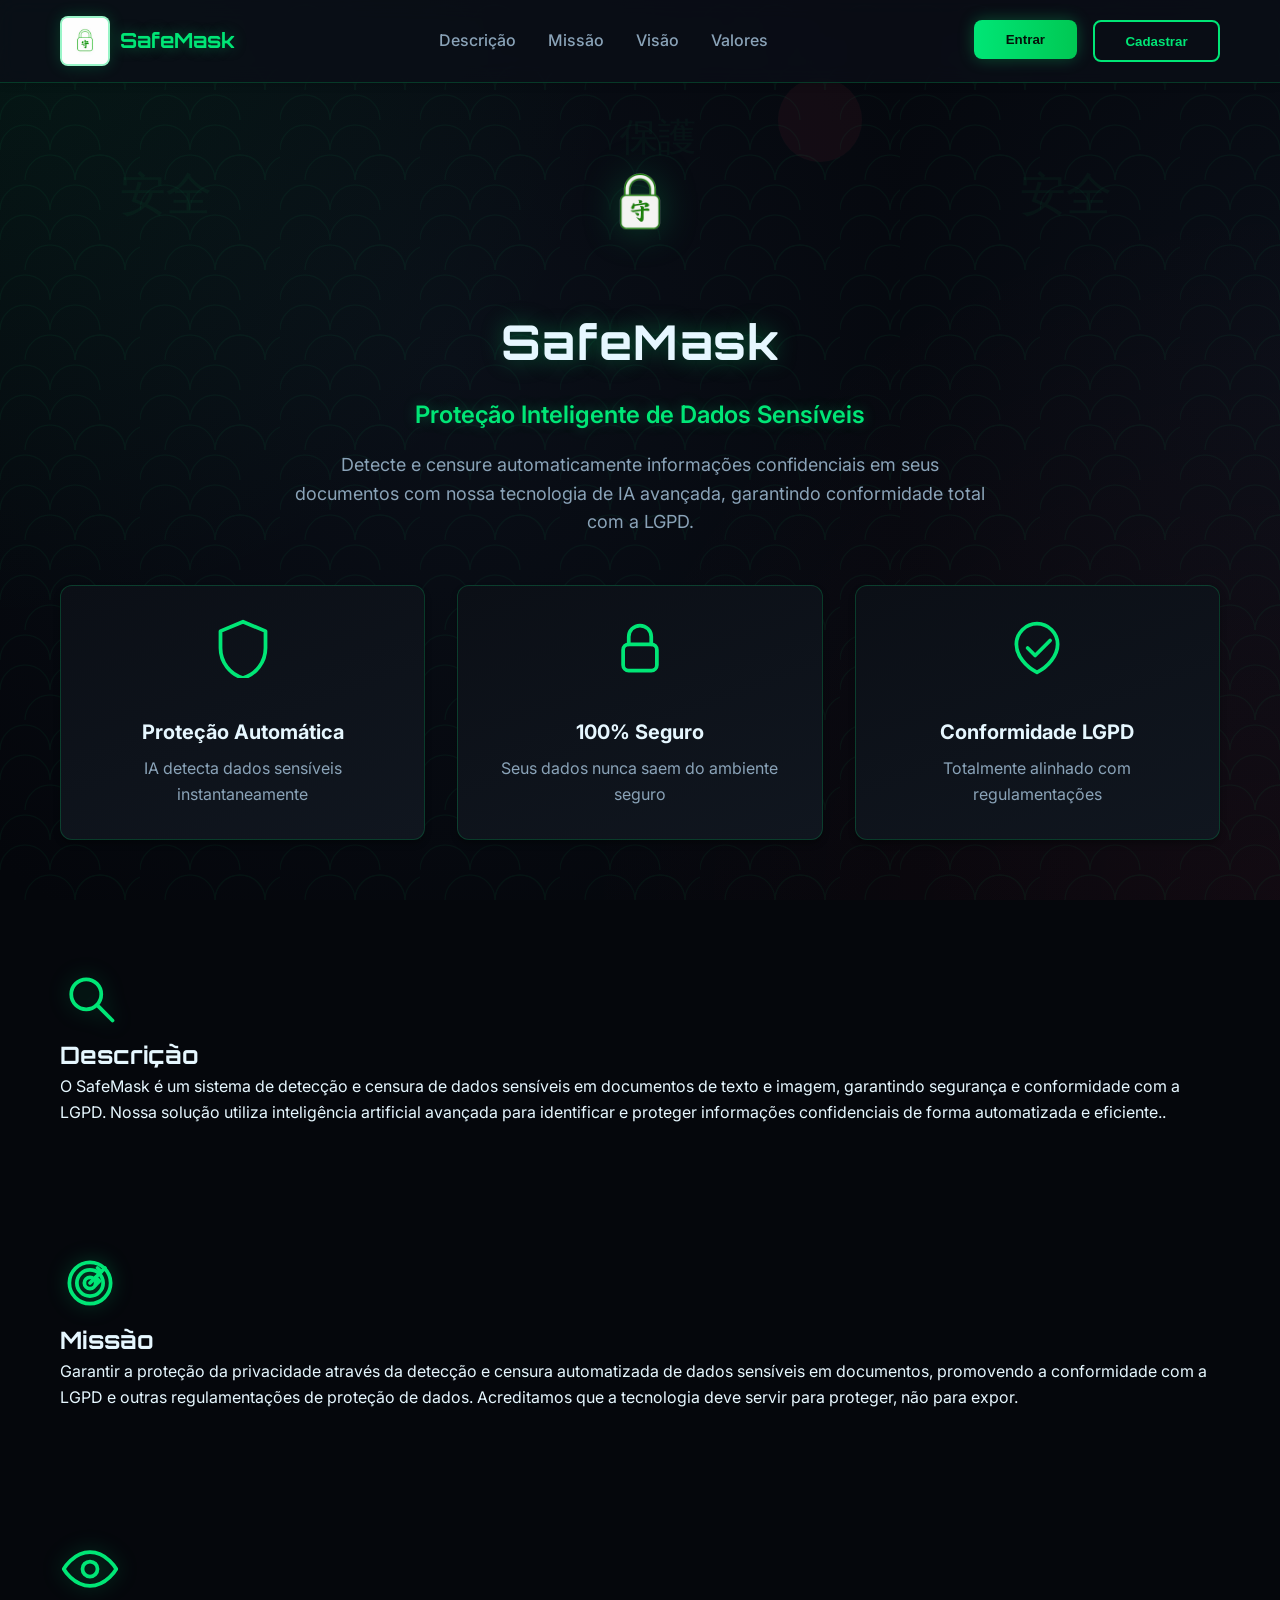
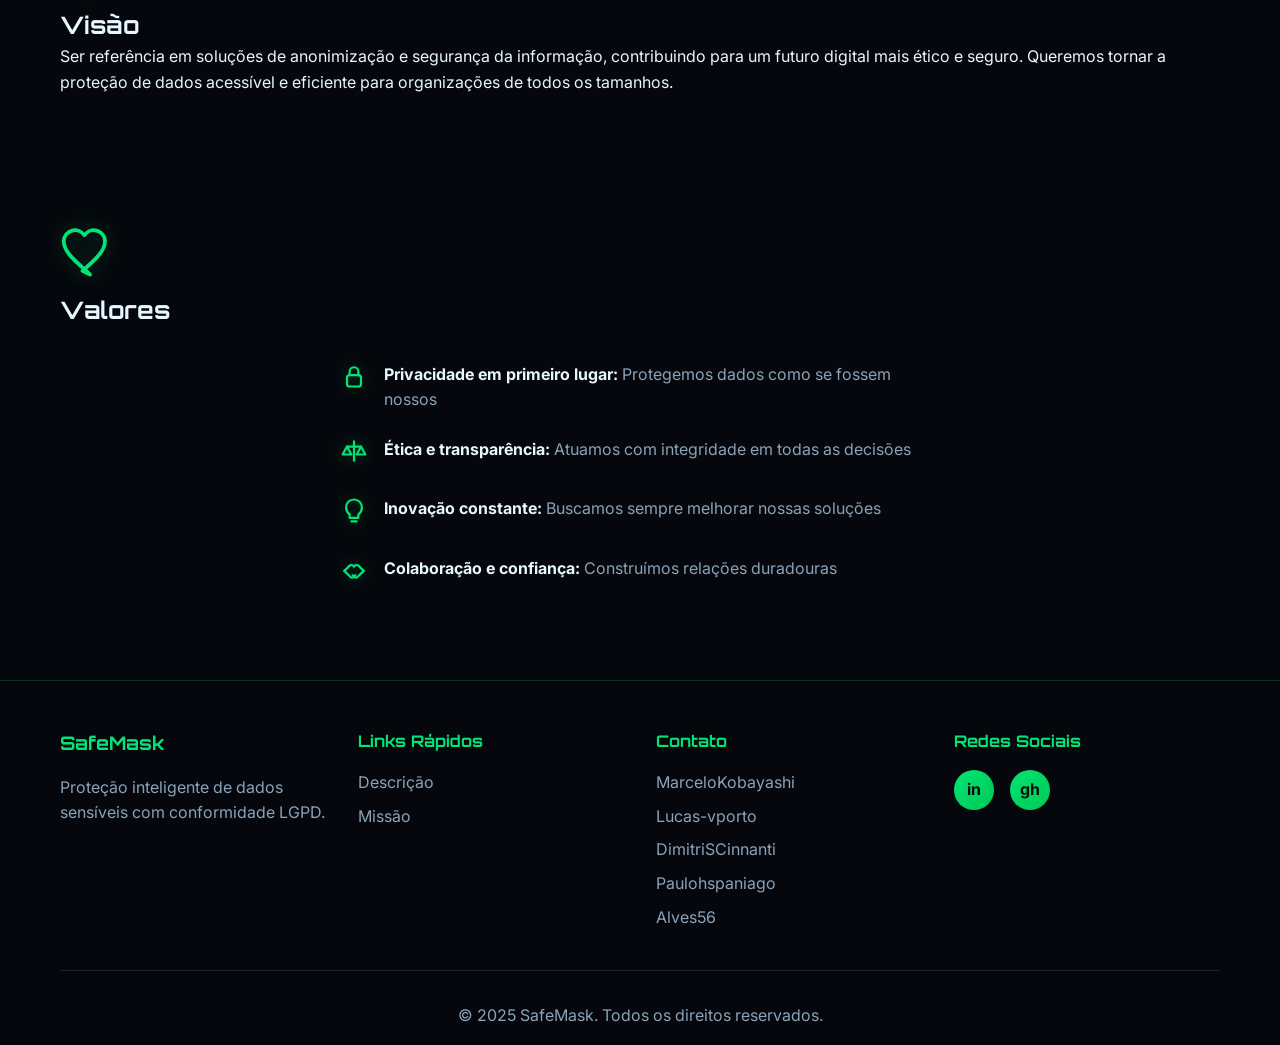
==== index.html @ 43389a03 "first commit" ====
<!DOCTYPE html>
<html lang="pt-BR">
<head>
    <meta charset="UTF-8">
    <meta name="viewport" content="width=device-width, initial-scale=1.0">
    <title>SafeMask - Proteção de Dados Sensíveis com IA</title>
    <meta name="description" content="Sistema de detecção e censura automatizada de dados sensíveis em documentos, garantindo segurança e conformidade com a LGPD.">
    <link rel="preconnect" href="https://fonts.googleapis.com">
    <link rel="preconnect" href="https://fonts.gstatic.com" crossorigin>
    <link href="https://fonts.googleapis.com/css2?family=Orbitron:wght@500;700;800&family=Inter:wght@400;500;600;700&display=swap" rel="stylesheet">
    <link rel="stylesheet" href="frontend/css/styles.css">
</head>
<body>
    <!-- Header -->
    <header class="header">
        <div class="container">
            <div class="logo-wrapper">
                <img src="frontend/images/safemask-logo.png" alt="SafeMask" class="logo">
                <h1>SafeMask </h1>
            </div>
            <nav class="nav" id="nav">
                <a href="#descricao" class="nav-link">Descrição</a>
                <a href="#missao" class="nav-link">Missão</a>
                <a href="#visao" class="nav-link">Visão</a>
                <a href="#valores" class="nav-link">Valores</a>
            </nav>
            <div class="auth-buttons">
                <a href="frontend/html/auth/login.html">
                    <button class="btn-login">Entrar</button>
                </a>
                <a href="frontend/html/auth/cadastro.html">
                    <button class="btn-cadastrar">Cadastrar</button>
                </a>
            </div>
            <button class="mobile-menu" id="mobileMenu">☰</button>
        </div>
    </header>

    <!-- Hero Section -->
    <section class="hero">
        <div class="container">
            <img src="frontend/images/safemask-logo-transparente.png" alt="SafeMask Logo" class="hero-logo">
            <h1>SafeMask</h1>
            <p class="hero-subtitle">Proteção Inteligente de Dados Sensíveis</p>
            <p class="hero-description">
                Detecte e censure automaticamente informações confidenciais em seus documentos 
                com nossa tecnologia de IA avançada, garantindo conformidade total com a LGPD.
            </p>
            
            <div class="feature-cards">
                <div class="card">
                    <div class="card-icon">
                        <svg width="60" height="60" viewBox="0 0 64 64" fill="none" stroke="var(--primary)" stroke-width="4" stroke-linejoin="round">
                            <path d="M32 4L8 14v18c0 15 10 28 24 32c14-4 24-17 24-32V14L32 4z"/>
                        </svg>
                    </div>
                    <h3>Proteção Automática</h3>
                    <p>IA detecta dados sensíveis instantaneamente</p>
                </div>
                <div class="card">
                    <div class="card-icon">
                        <svg width="60" height="60" viewBox="0 0 64 64" fill="none" stroke="var(--primary)" stroke-width="4" stroke-linecap="round" stroke-linejoin="round">
                            <rect x="14" y="28" width="36" height="28" rx="6"/>
                            <path d="M20 28v-8a12 12 0 1 1 24 0v8"/>
                        </svg>
                    </div>
                    <h3>100% Seguro</h3>
                    <p>Seus dados nunca saem do ambiente seguro</p>
                </div>
                <div class="card">
                    <div class="card-icon">
                        <svg width="60" height="60" viewBox="0 0 64 64" fill="none" stroke="var(--primary)" stroke-width="4" stroke-linecap="round" stroke-linejoin="round">
                            <path d="M32 6c-12 0-22 10-22 22s10 24 22 30c12-6 22-18 22-30S44 6 32 6z"/>
                            <path d="M22 32l8 8l16-16"/>
                        </svg>
                    </div>
                    <h3>Conformidade LGPD</h3>
                    <p>Totalmente alinhado com regulamentações</p>
                </div>
            </div>
        </div>
    </section>

    <!-- Info Sections -->
    <section id="descricao" class="info-section gradient">
        <div class="container">
            <div class="icon">
                <svg width="60" height="60" viewBox="0 0 64 64" fill="none"
                    stroke="var(--primary)" stroke-width="4" stroke-linecap="round" stroke-linejoin="round">
                    <circle cx="28" cy="28" r="16"/>
                    <line x1="41" y1="41" x2="56" y2="56"/>
                </svg>
            </div>
            <h2>Descrição</h2>
            <p>
                O SafeMask é um sistema de detecção e censura de dados sensíveis em documentos 
                de texto e imagem, garantindo segurança e conformidade com a LGPD. Nossa solução 
                utiliza inteligência artificial avançada para identificar e proteger informações 
                confidenciais de forma automatizada e eficiente..
            </p>
        </div>
    </section>

    <section id="missao" class="info-section gradient">
        <div class="container">
            <div class="icon">
                <svg width="60" height="60" viewBox="0 0 64 64" fill="none"
                    stroke="var(--primary)" stroke-width="4" stroke-linecap="round" stroke-linejoin="round">

                    <circle cx="32" cy="32" r="22"/>
                    <circle cx="32" cy="32" r="14"/>
                    <circle cx="32" cy="32" r="6"/>

                    <line x1="44" y1="20" x2="32" y2="32"/>
                    <polyline points="48,16 44,20 40,16"/>
                    <polyline points="38,26 42,30 38,34"/> 
                    
                </svg>
            </div>
            <h2>Missão</h2>
            <p>
                Garantir a proteção da privacidade através da detecção e censura automatizada 
                de dados sensíveis em documentos, promovendo a conformidade com a LGPD e outras 
                regulamentações de proteção de dados. Acreditamos que a tecnologia deve servir 
                para proteger, não para expor.
            </p>
        </div>
    </section>

    <section id="visao" class="info-section">
        <div class="container">
            <div class="icon">
                <svg width="60" height="60" viewBox="0 0 64 64" fill="none"
                    stroke="var(--primary)" stroke-width="4" stroke-linecap="round" stroke-linejoin="round">
                    <path d="M4 32s10-18 28-18s28 18 28 18s-10 18-28 18S4 32 4 32z"/>
                    <circle cx="32" cy="32" r="8"/>
                </svg>
            </div>
            <h2>Visão</h2>
            <p>
                Ser referência em soluções de anonimização e segurança da informação, 
                contribuindo para um futuro digital mais ético e seguro. Queremos tornar 
                a proteção de dados acessível e eficiente para organizações de todos os tamanhos.
            </p>
        </div>
    </section>

    <section id="valores" class="info-section gradient">
        <div class="container">
            <div class="icon">
                <svg width="60" height="60" viewBox="0 0 64 64" fill="none"
                    stroke="var(--primary)" stroke-width="4" stroke-linecap="round" stroke-linejoin="round">
                    <path d="M32 54l-4-4C12 36 4 28 4 18a12 12 0 0 1 22-6a12 12 0 0 1 22 6c0 10-8 18-24 32z"/>
                </svg>
            </div>
            <h2>Valores</h2>
            <ul class="values-list">
                <li>
                    <span class="emoji">
                        <svg width="28" height="28" viewBox="0 0 64 64" fill="none"
                            stroke="var(--primary)" stroke-width="5" stroke-linecap="round" stroke-linejoin="round">
                            <rect x="16" y="30" width="32" height="26" rx="6"/>
                            <path d="M22 30v-8a10 10 0 1 1 20 0v8"/>
                        </svg>
                    </span>
                    <span><strong>Privacidade em primeiro lugar:</strong> Protegemos dados como se fossem nossos</span>
                </li>
                <li>
                    <span class="emoji">
                        <svg width="28" height="28" viewBox="0 0 64 64" fill="none"
                            stroke="var(--primary)" stroke-width="5" stroke-linecap="round" stroke-linejoin="round">
                            <line x1="32" y1="10" x2="32" y2="54"/>
                            <line x1="16" y1="22" x2="48" y2="22"/>
                            <path d="M16 22l-10 18h20l-10-18z"/>
                            <path d="M48 22l-10 18h20l-10-18z"/>
                        </svg>
                    </span>
                    <span><strong>Ética e transparência:</strong> Atuamos com integridade em todas as decisões</span>
                </li>
                <li>
                    <span class="emoji">
                        <svg width="28" height="28" viewBox="0 0 64 64" fill="none"
                            stroke="var(--primary)" stroke-width="5" stroke-linecap="round" stroke-linejoin="round">
                            <path d="M32 8c-10 0-18 8-18 18c0 6 3 12 8 16v8h20v-8c5-4 8-10 8-16c0-10-8-18-18-18z"/>
                            <line x1="26" y1="58" x2="38" y2="58"/>
                        </svg>
                    </span>
                    <span><strong>Inovação constante:</strong> Buscamos sempre melhorar nossas soluções</span>
                </li>
                <li>
                    <span class="emoji">
                        <svg width="28" height="28" viewBox="0 0 64 64" fill="none"
                            stroke="var(--primary)" stroke-width="5" stroke-linecap="round" stroke-linejoin="round">
                            <path d="M10 34l14 14c2 2 5 2 7 0l4-4"/>
                            <path d="M54 34l-14 14c-2 2-5 2-7 0l-4-4"/>
                            <path d="M10 34l12-12c2-2 6-2 8 0l2 2"/>
                            <path d="M54 34l-12-12c-2-2-6-2-8 0l-2 2"/>
                        </svg>
                    </span>
                    <span><strong>Colaboração e confiança:</strong> Construímos relações duradouras</span>
                </li>
            </ul>
        </div>
    </section>

    <!-- Footer -->
    <footer class="footer">
        <div class="container">
            <div class="footer-content">
                <div class="footer-section">
                    <h3>SafeMask</h3>
                    <p>Proteção inteligente de dados sensíveis com conformidade LGPD.</p>
                </div>
                <div class="footer-section">
                    <h4>Links Rápidos</h4>
                    <a href="#descricao">Descrição</a>
                    <a href="#missao">Missão</a>
                </div>
                <div class="footer-section">
                    <h4>Contato</h4>
                    <a href="https://github.com/MarceloKobayashi" target="_blank" rel="noopener noreferrer">MarceloKobayashi</a>
                    <a href="https://github.com/Lucas-vporto" target="_blank" rel="noopener noreferrer">Lucas-vporto</a>
                    <a href="https://github.com/DimitriSCinnanti" target="_blank" rel="noopener noreferrer">DimitriSCinnanti</a>
                    <a href="https://github.com/Paulohspaniago" target="_blank" rel="noopener noreferrer">Paulohspaniago</a>
                    <a href="https://github.com/Alves56" target="_blank" rel="noopener noreferrer">Alves56</a>
                </div>
                <div class="footer-section">
                    <h4>Redes Sociais</h4>
                    <div class="social-icons">
                        <a href="https://www.linkedin.com/in/marcelo-honda-kobayashi-a23997311/" aria-label="LinkedIn">in</a>
                        <a href="https://github.com/MarceloKobayashi" aria-label="GitHub">gh</a>
                    </div>
                </div>
            </div>
            <div class="footer-bottom">
                <p>&copy; 2025 SafeMask. Todos os direitos reservados.</p>
            </div>
        </div>
    </footer>

    <script src="frontend/js/script.js"></script>
</body>
</html>
---- frontend/css/styles.css ----
* {
    margin: 0;
    padding: 0;
    box-sizing: border-box;
}

:root {
    --primary: #00e676;
    --primary-strong: #00c853;
    --bg: #05070c;
    --surface: #0b0f16;
    --surface-2: #10161f;
    --gray: #9db4a9;
    --black: #05070d;
    --white: #e6f7ff;
    --muted: #8aa3b8;
    --line: rgba(0, 230, 118, 0.2);
    --shadow: 0 4px 6px rgba(0, 0, 0, 0.3);
}

body {
    font-family: "Inter", -apple-system, BlinkMacSystemFont, 'Segoe UI', Roboto, sans-serif;
    line-height: 1.6;
    color: var(--white);
    background-color: var(--bg);
    background-image:
        radial-gradient(circle at top left, rgba(0, 230, 118, 0.07), transparent 40%),
        radial-gradient(circle at bottom right, rgba(255, 59, 92, 0.05), transparent 45%),
        url('../images/bg/noir-japanese.svg');
    background-size: auto, auto, 900px 900px;
    background-attachment: fixed;
}

.container {
    max-width: 1200px;
    margin: 0 auto;
    padding: 0 20px;
}

/* Header */
.header {
    position: fixed;
    top: 0;
    left: 0;
    right: 0;
    background: rgba(10, 14, 23, 0.8);
    backdrop-filter: blur(10px);
    border-bottom: 1px solid var(--line);
    box-shadow: var(--shadow);
    z-index: 1000;
    padding: 1rem 0;
}

.header .container {
    display: flex;
    align-items: center;
    justify-content: space-between;
}

.header h1 {
    font-family: "Orbitron", sans-serif;
    color: var(--primary);
    font-size: 1.3rem;
    text-shadow: 0 0 14px rgba(0, 230, 118, 0.35);
}

.logo {
    height: 50px;
    width: 50px;
    object-fit: contain;
    background: #ffffff;
    border-radius: 8px;
    border: 2px solid rgba(0, 230, 118, 0.4);
    box-shadow: 0 0 16px rgba(0, 230, 118, 0.2);
}

.nav {
    display: flex;
    gap: 2rem;
}

.logo-wrapper {
    display: flex;
    align-items: center;
    gap: 10px;
}

.nav-link {
    color: var(--muted);
    text-decoration: none;
    font-weight: 500;
    transition: color 0.3s;
}

.nav-link:hover {
    color: var(--primary);
}

.btn-login {
    background: linear-gradient(90deg, var(--primary), var(--primary-strong));
    color: #04120a;
    border: none;
    padding: 0.75rem 2rem;
    border-radius: 8px;
    font-weight: 700;
    cursor: pointer;
    transition: opacity 0.3s, box-shadow 0.3s;
    box-shadow: 0 0 16px rgba(0, 230, 118, 0.3);
}

.btn-login:hover {
    opacity: 0.92;
    box-shadow: 0 0 22px rgba(0, 230, 118, 0.45);
}

.auth-buttons {
    display: flex;
    gap: 1rem;
}

.btn-cadastrar {
    background: transparent;
    color: var(--primary);
    border: 2px solid var(--primary);
    padding: 0.7rem 1.9rem;
    border-radius: 8px;
    font-weight: 600;
    cursor: pointer;
    transition: background-color 0.3s, color 0.3s, box-shadow 0.3s;
}

.btn-cadastrar:hover {
    background: var(--primary);
    color: #04120a;
    box-shadow: 0 0 18px rgba(0, 230, 118, 0.4);
}

.mobile-menu {
    display: none;
    background: none;
    border: none;
    font-size: 1.5rem;
    color: var(--white);
    cursor: pointer;
}

/* Hero Section */
.hero {
    margin-top: 80px;
    padding: 4rem 0;
    text-align: center;
}

.hero-logo {
    width: 120px;
    height: 120px;
    margin-bottom: 2rem;
    filter: drop-shadow(0 0 18px rgba(0, 230, 118, 0.25));
}

.hero h1 {
    font-size: 3rem;
    margin-bottom: 1rem;
    color: var(--white);
    font-family: "Orbitron", sans-serif;
    letter-spacing: 0.03em;
    text-shadow: 0 0 22px rgba(0, 230, 118, 0.35);
}

.hero-subtitle {
    font-size: 1.5rem;
    color: var(--primary);
    margin-bottom: 1rem;
    font-weight: 600;
    text-shadow: 0 0 14px rgba(0, 230, 118, 0.3);
}

.hero-description {
    font-size: 1.125rem;
    max-width: 700px;
    margin: 0 auto 3rem;
    color: var(--muted);
}

.feature-cards {
    display: grid;
    grid-template-columns: repeat(auto-fit, minmax(250px, 1fr));
    gap: 2rem;
    margin-top: 3rem;
}

.card {
    background: linear-gradient(160deg, var(--surface), var(--surface-2));
    padding: 2rem;
    border-radius: 12px;
    border: 1px solid var(--line);
    box-shadow: var(--shadow);
    transition: transform 0.3s, box-shadow 0.3s;
}

.card:hover {
    transform: translateY(-5px);
    box-shadow: 0 0 24px rgba(0, 230, 118, 0.14);
}

.card-icon {
    font-size: 3rem;
    margin-bottom: 1rem;
}

.card h3 {
    font-size: 1.25rem;
    margin-bottom: 0.5rem;
    color: var(--white);
}

.card p {
    color: var(--muted);
}

/* Info Sections */
.info-section {
    padding: 4rem 0;
}

.info-section h2 {
    font-family: "Orbitron", sans-serif;
}

.info-section .icon {
    color: var(--primary);
    filter: drop-shadow(0 0 10px rgba(0, 230, 118, 0.3));
}

.team-members {
    margin-top: 2rem;
}

.team-members h3 {
    font-size: 1.3rem;
    margin-bottom: 1rem;
    color: var(--white);
}

.team-grid {
    display: grid;
    grid-template-columns: repeat(auto-fit, minmax(220px, 1fr));
    gap: 0.8rem;
}

.team-member {
    display: block;
    padding: 0.9rem 1rem;
    border: 1px solid var(--gray);
    border-radius: 10px;
    text-decoration: none;
    color: var(--white);
    background: var(--surface);
    font-weight: 600;
    transition: border-color 0.3s, color 0.3s, transform 0.3s, box-shadow 0.3s;
}

.team-member:hover {
    color: var(--primary);
    border-color: var(--primary);
    box-shadow: 0 0 16px rgba(0, 230, 118, 0.2);
    transform: translateY(-2px);
}

.values-list {
    list-style: none;
    text-align: left;
    max-width: 600px;
    margin: 2rem auto 0;
    color: var(--muted);
}

.values-list li {
    display: flex;
    gap: 1rem;
    margin-bottom: 1.5rem;
    align-items: flex-start;
}

.values-list .emoji {
    color: var(--primary);
    filter: drop-shadow(0 0 8px rgba(0, 230, 118, 0.3));
}

.values-list strong {
    color: var(--white);
}

/* Footer */
.footer {
    background: var(--black);
    border-top: 1px solid var(--line);
    color: var(--white);
    padding: 3rem 0 1rem;
}

.footer-content {
    display: grid;
    grid-template-columns: repeat(auto-fit, minmax(200px, 1fr));
    gap: 2rem;
    margin-bottom: 2rem;
}

.footer-section h3,
.footer-section h4 {
    margin-bottom: 1rem;
    color: var(--primary);
    font-family: "Orbitron", sans-serif;
}

.footer-section p,
.footer-section a {
    color: var(--muted);
}

.footer-section a {
    display: block;
    text-decoration: none;
    margin-bottom: 0.5rem;
    transition: color 0.3s;
}

.footer-section a:hover {
    color: var(--primary);
}

.social-icons {
    display: flex;
    gap: 1rem;
}

.social-icons a {
    display: inline-flex;
    align-items: center;
    justify-content: center;
    width: 40px;
    height: 40px;
    background: linear-gradient(135deg, var(--primary), var(--primary-strong));
    color: #04120a;
    border-radius: 50%;
    text-decoration: none;
    font-weight: bold;
}

.footer-bottom {
    text-align: center;
    padding-top: 2rem;
    border-top: 1px solid #1a2233;
    color: var(--muted);
}

/* Responsive */
@media (max-width: 768px) {
    .nav {
        display: none;
        position: absolute;
        top: 70px;
        left: 0;
        right: 0;
        background: var(--surface);
        border-bottom: 1px solid var(--line);
        flex-direction: column;
        padding: 1rem;
        box-shadow: var(--shadow);
    }

    .nav.active {
        display: flex;
    }

    .mobile-menu {
        display: block;
    }

    .auth-buttons {
        flex-direction: column;
        gap: 0.5rem;
    }

    .btn-login, .btn-cadastrar {
        padding: 0.5rem 1rem;
        font-size: 0.9rem;
    }

    .hero h1 {
        font-size: 2rem;
    }

    .hero-subtitle {
        font-size: 1.25rem;
    }

    .feature-cards {
        grid-template-columns: 1fr;
    }
}
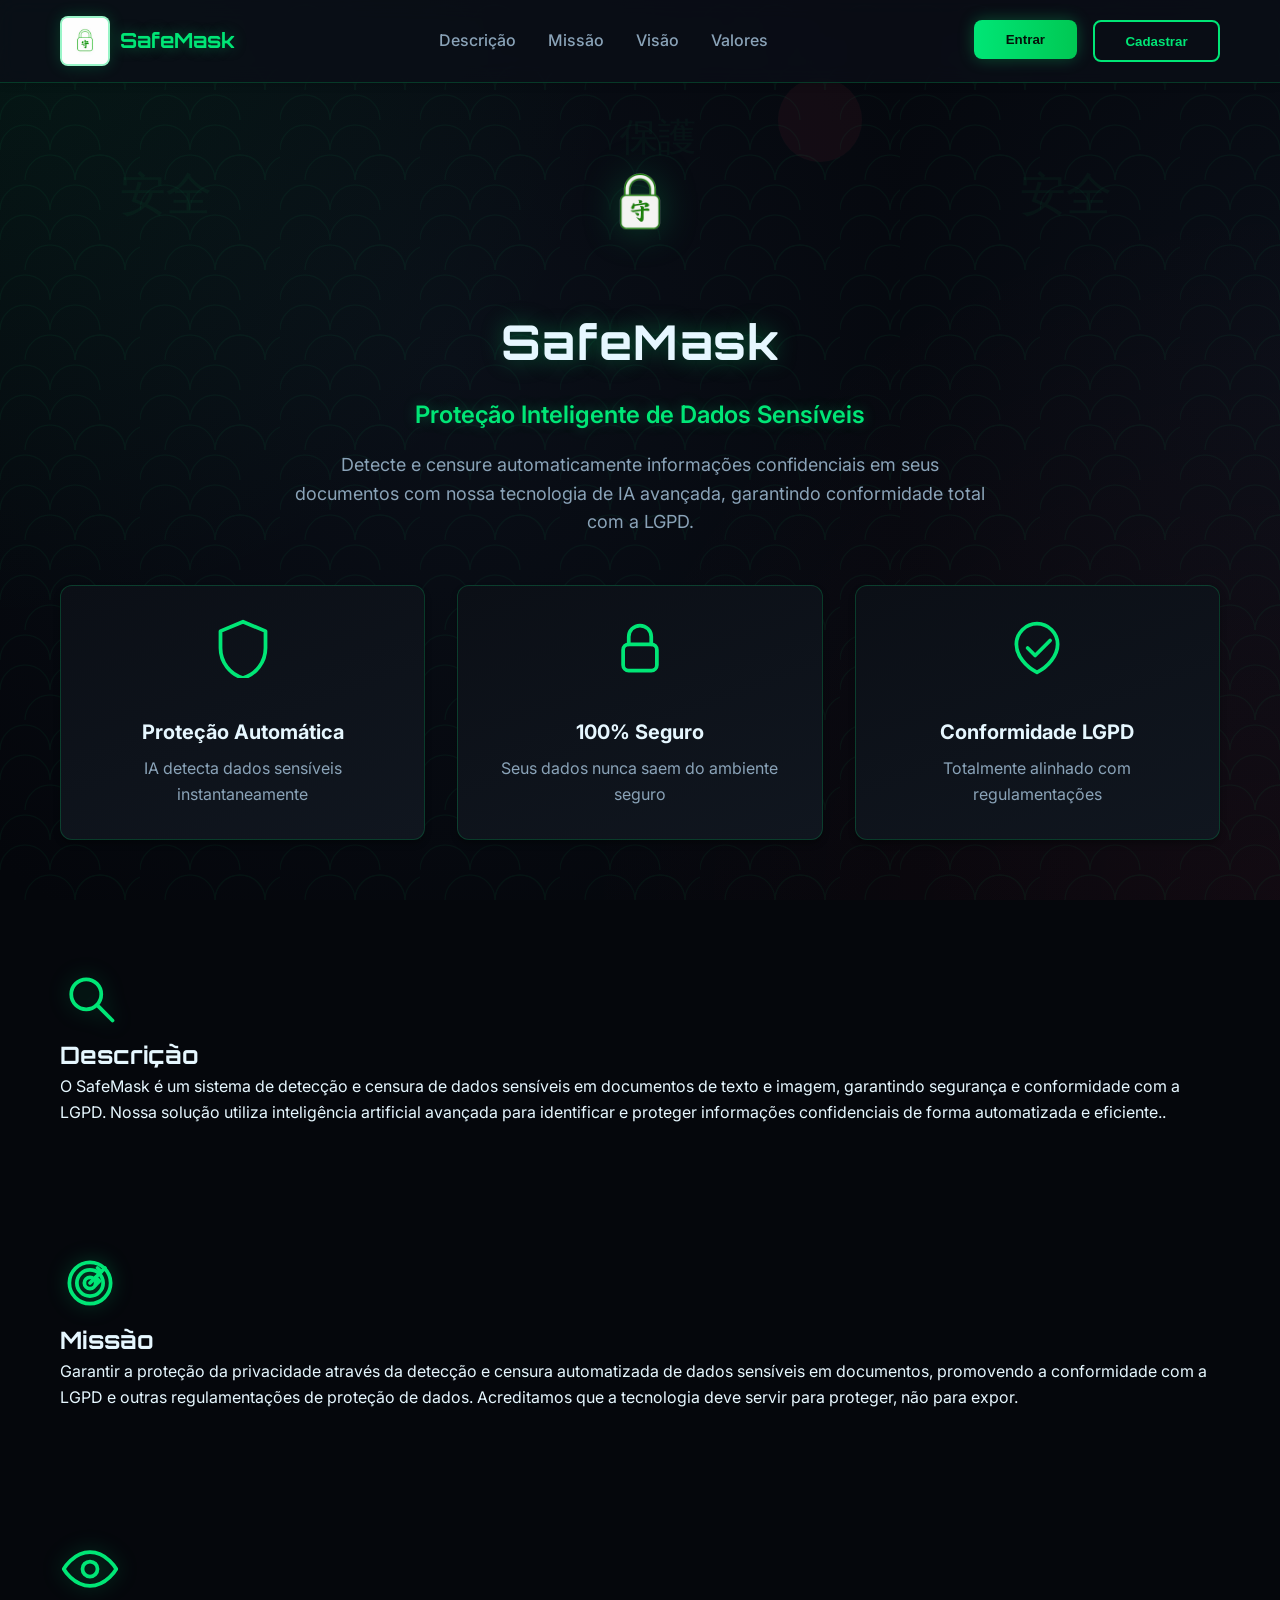
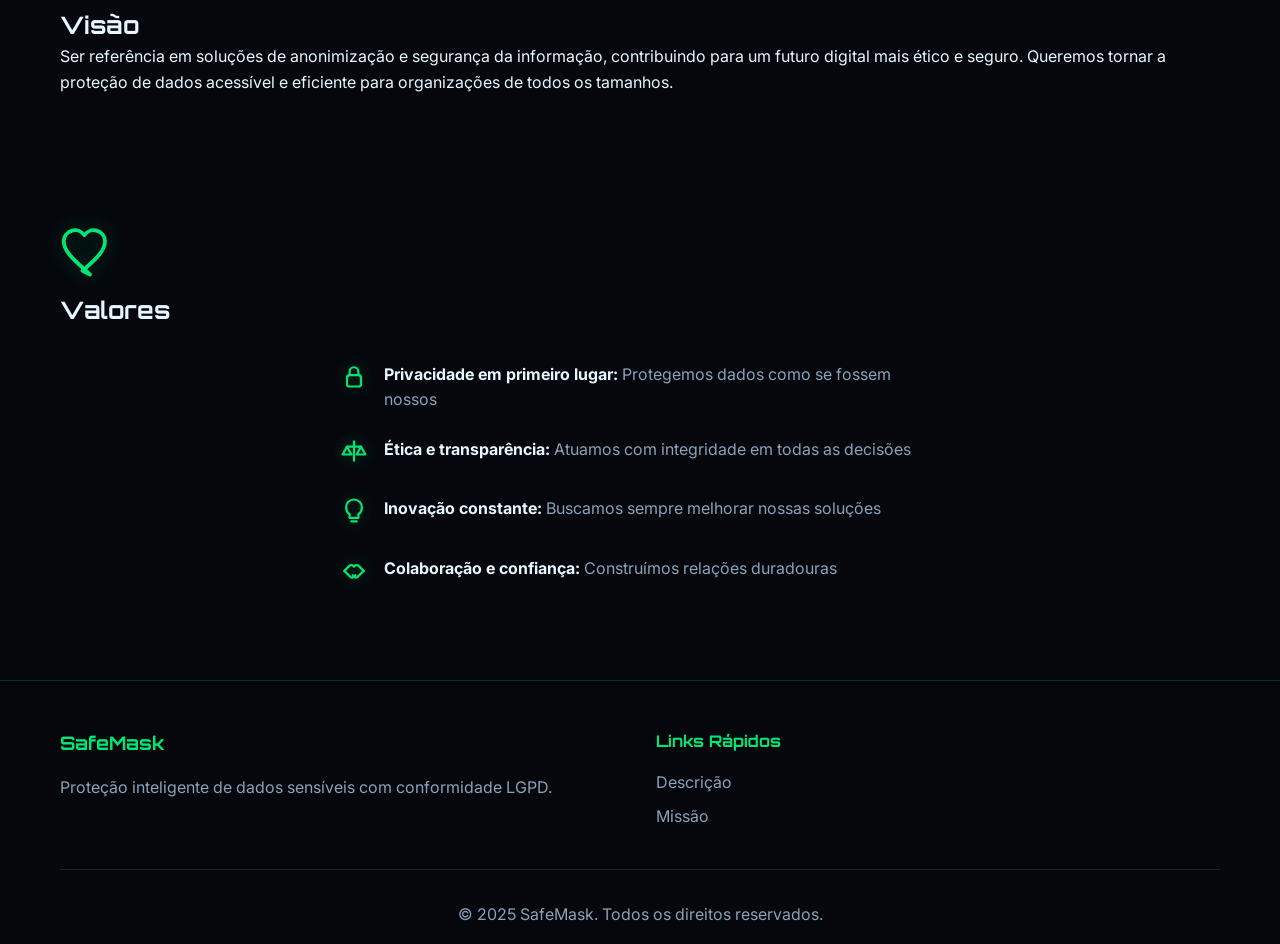
==== commit bdd105ef: "Atualiza MaskSafe para produção" ====
--- a/index.html
+++ b/index.html
@@ -216,21 +216,6 @@
                     <a href="#descricao">Descrição</a>
                     <a href="#missao">Missão</a>
                 </div>
-                <div class="footer-section">
-                    <h4>Contato</h4>
-                    <a href="https://github.com/MarceloKobayashi" target="_blank" rel="noopener noreferrer">MarceloKobayashi</a>
-                    <a href="https://github.com/Lucas-vporto" target="_blank" rel="noopener noreferrer">Lucas-vporto</a>
-                    <a href="https://github.com/DimitriSCinnanti" target="_blank" rel="noopener noreferrer">DimitriSCinnanti</a>
-                    <a href="https://github.com/Paulohspaniago" target="_blank" rel="noopener noreferrer">Paulohspaniago</a>
-                    <a href="https://github.com/Alves56" target="_blank" rel="noopener noreferrer">Alves56</a>
-                </div>
-                <div class="footer-section">
-                    <h4>Redes Sociais</h4>
-                    <div class="social-icons">
-                        <a href="https://www.linkedin.com/in/marcelo-honda-kobayashi-a23997311/" aria-label="LinkedIn">in</a>
-                        <a href="https://github.com/MarceloKobayashi" aria-label="GitHub">gh</a>
-                    </div>
-                </div>
             </div>
             <div class="footer-bottom">
                 <p>&copy; 2025 SafeMask. Todos os direitos reservados.</p>
@@ -241,3 +226,4 @@
     <script src="frontend/js/script.js"></script>
 </body>
 </html>
+
--- a/frontend/css/styles.css
+++ b/frontend/css/styles.css
@@ -327,24 +327,6 @@
 
 .footer-section a:hover {
     color: var(--primary);
-}
-
-.social-icons {
-    display: flex;
-    gap: 1rem;
-}
-
-.social-icons a {
-    display: inline-flex;
-    align-items: center;
-    justify-content: center;
-    width: 40px;
-    height: 40px;
-    background: linear-gradient(135deg, var(--primary), var(--primary-strong));
-    color: #04120a;
-    border-radius: 50%;
-    text-decoration: none;
-    font-weight: bold;
 }
 
 .footer-bottom {
@@ -399,3 +381,4 @@
         grid-template-columns: 1fr;
     }
 }
+
